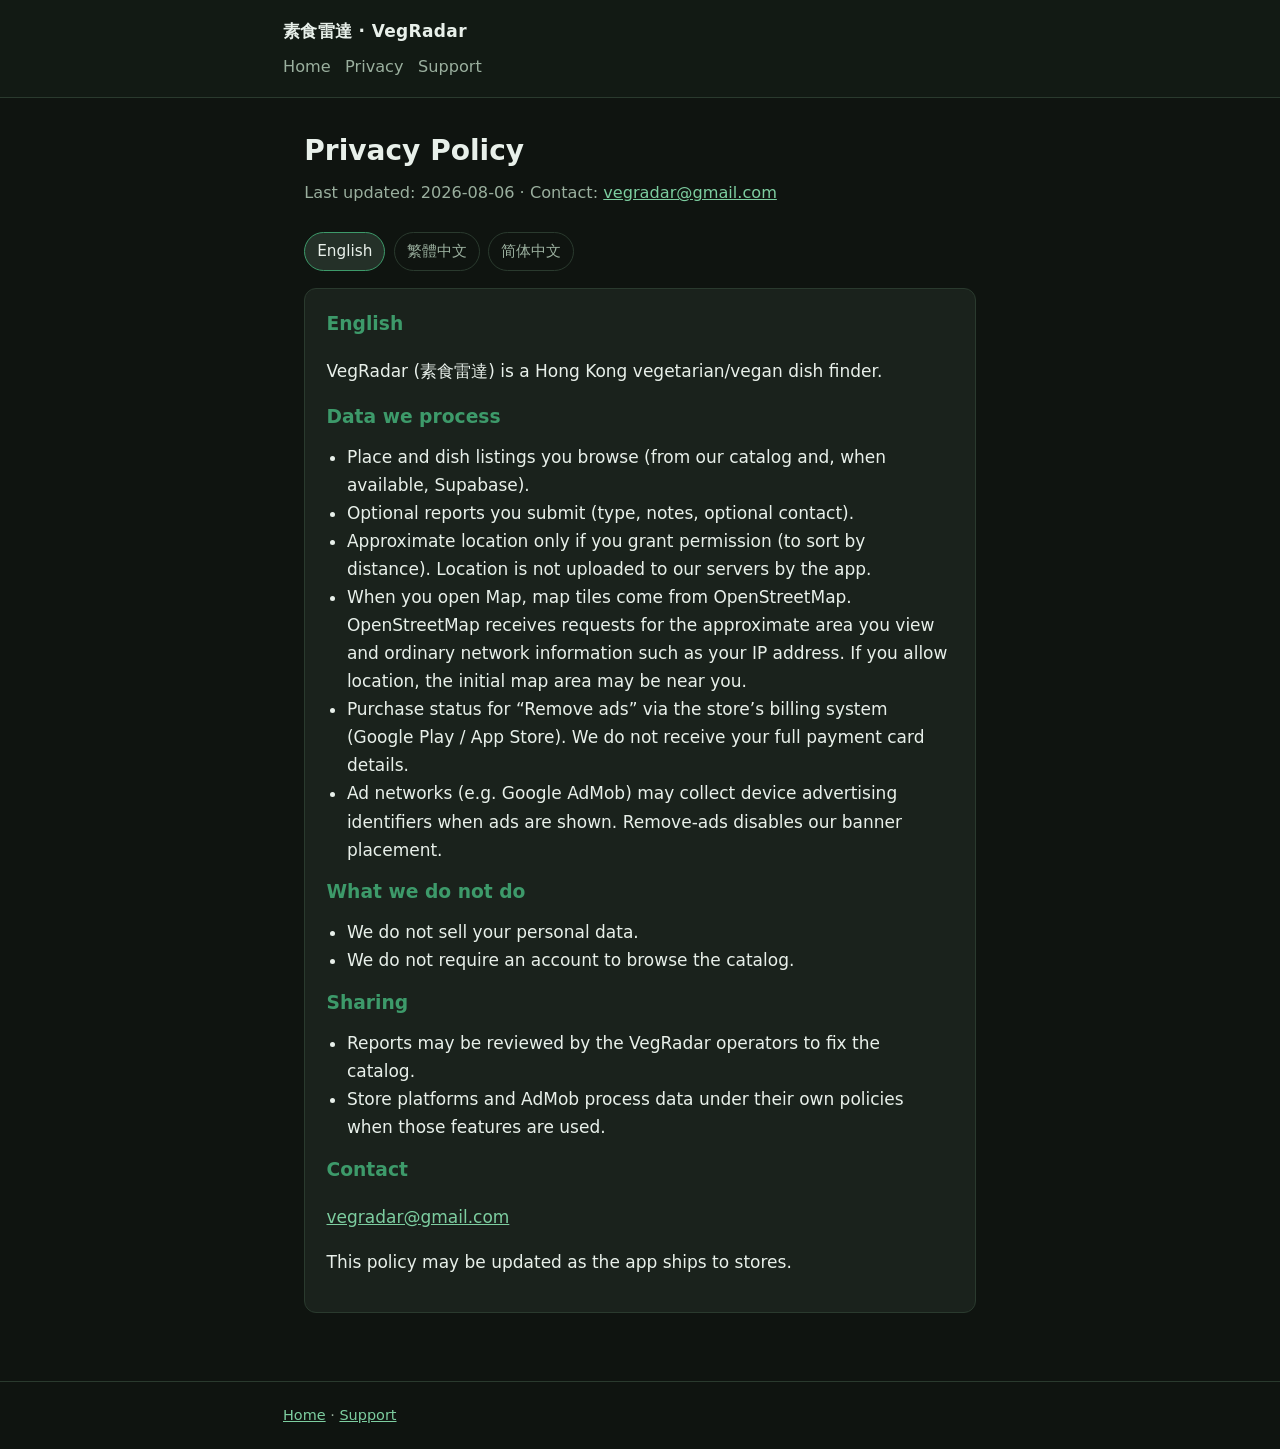
==== privacy/index.html @ 94804eac "Initial VegRadar store site: privacy, support, home App Store Connect URLs: - https://vegradar.githu" ====
<!DOCTYPE html>
<html lang="en">
<head>
  <meta charset="utf-8" />
  <meta name="viewport" content="width=device-width, initial-scale=1" />
  <title>Privacy Policy · VegRadar</title>
  <meta name="description" content="Privacy Policy for VegRadar / 素食雷達" />
  <link rel="stylesheet" href="../styles.css" />
</head>
<body>
  <header>
    <div class="inner">
      <a class="brand" href="/">素食雷達 · VegRadar</a>
      <nav>
        <a href="/">Home</a>
        <a href="/privacy/">Privacy</a>
        <a href="/support/">Support</a>
      </nav>
    </div>
  </header>
  <main>
    <h1>Privacy Policy</h1>
    <p class="sub">Last updated: 2026-08-06 · Contact: <a href="mailto:vegradar@gmail.com">vegradar@gmail.com</a></p>
    <div class="lang-tabs" role="tablist">
      <a href="#en" class="active" data-lang="en">English</a>
      <a href="#zh-hant" data-lang="zh-hant">繁體中文</a>
      <a href="#zh-hans" data-lang="zh-hans">简体中文</a>
    </div>

    <div id="en" class="lang-block active card">
      <h2>English</h2>
      <p>VegRadar (素食雷達) is a Hong Kong vegetarian/vegan dish finder.</p>
      <h2>Data we process</h2>
      <ul>
        <li>Place and dish listings you browse (from our catalog and, when available, Supabase).</li>
        <li>Optional reports you submit (type, notes, optional contact).</li>
        <li>Approximate location only if you grant permission (to sort by distance). Location is not uploaded to our servers by the app.</li>
        <li>When you open Map, map tiles come from OpenStreetMap. OpenStreetMap receives requests for the approximate area you view and ordinary network information such as your IP address. If you allow location, the initial map area may be near you.</li>
        <li>Purchase status for “Remove ads” via the store’s billing system (Google Play / App Store). We do not receive your full payment card details.</li>
        <li>Ad networks (e.g. Google AdMob) may collect device advertising identifiers when ads are shown. Remove-ads disables our banner placement.</li>
      </ul>
      <h2>What we do not do</h2>
      <ul>
        <li>We do not sell your personal data.</li>
        <li>We do not require an account to browse the catalog.</li>
      </ul>
      <h2>Sharing</h2>
      <ul>
        <li>Reports may be reviewed by the VegRadar operators to fix the catalog.</li>
        <li>Store platforms and AdMob process data under their own policies when those features are used.</li>
      </ul>
      <h2>Contact</h2>
      <p><a href="mailto:vegradar@gmail.com">vegradar@gmail.com</a></p>
      <p>This policy may be updated as the app ships to stores.</p>
    </div>

    <div id="zh-hant" class="lang-block card">
      <h2>繁體中文</h2>
      <p>素食雷達（VegRadar）係香港素食／純素菜式搜尋 App。</p>
      <h2>我哋處理嘅資料</h2>
      <ul>
        <li>你瀏覽嘅餐廳同菜式資料（本機目錄；有網絡時可經 Supabase）。</li>
        <li>你自願提交嘅回報（類型、備註、可選聯絡方法）。</li>
        <li>只有你批准定位權限先會用大致位置排序距離；App 唔會將定位上傳我哋伺服器。</li>
        <li>你開啟地圖時，地圖圖磚由 OpenStreetMap 提供。OpenStreetMap 會收到你所查看大致區域嘅地圖請求同一般網絡資料（例如 IP 位址）。如果你批准定位，初始地圖區域可能靠近你嘅位置。</li>
        <li>「移除廣告」經 Google Play／App Store 處理；我哋收唔到完整付款卡資料。</li>
        <li>顯示廣告時，廣告網絡（如 Google AdMob）可能收集裝置廣告識別碼。購買去廣告後我哋唔會再放橫幅廣告。</li>
      </ul>
      <h2>我哋唔會</h2>
      <ul>
        <li>出售你嘅個人資料。</li>
        <li>要求開帳戶先至可以睇目錄。</li>
      </ul>
      <h2>分享</h2>
      <ul>
        <li>回報會由營運者查看以修正資料。</li>
        <li>應用商店同 AdMob 有各自私隱政策。</li>
      </ul>
      <h2>聯絡</h2>
      <p><a href="mailto:vegradar@gmail.com">vegradar@gmail.com</a></p>
      <p>上架後或會更新本政策。</p>
    </div>

    <div id="zh-hans" class="lang-block card">
      <h2>简体中文</h2>
      <p>素食雷达（VegRadar）是香港素食／纯素菜式搜索 App。</p>
      <h2>我们处理的数据</h2>
      <ul>
        <li>你浏览的餐厅与菜式（本地目录；有网络时可能经 Supabase）。</li>
        <li>你自愿提交的反馈（类型、备注、可选联系方式）。</li>
        <li>仅在你授权定位后用于大致距离排序；App 不会把定位上传到我们的服务器。</li>
        <li>你打开地图时，地图图块由 OpenStreetMap 提供。OpenStreetMap 会收到所查看大致区域的地图请求及一般网络信息（如 IP 地址）。若你允许定位，初始地图区域可能靠近你的位置。</li>
        <li>「移除广告」由 Google Play／App Store 处理；我们不会收到完整支付卡信息。</li>
        <li>展示广告时，广告网络（如 Google AdMob）可能收集设备广告标识。购买去广告后我们不再展示横幅广告。</li>
      </ul>
      <h2>我们不会</h2>
      <ul>
        <li>出售你的个人数据。</li>
        <li>要求注册账户才能浏览目录。</li>
      </ul>
      <h2>共享</h2>
      <ul>
        <li>反馈由运营者查看以修正资料。</li>
        <li>应用商店与 AdMob 各有隐私政策。</li>
      </ul>
      <h2>联系</h2>
      <p><a href="mailto:vegradar@gmail.com">vegradar@gmail.com</a></p>
      <p>上架后可能会更新本政策。</p>
    </div>
  </main>
  <footer>
    <div class="inner"><a href="/">Home</a> · <a href="/support/">Support</a></div>
  </footer>
  <script>
    (function () {
      var tabs = document.querySelectorAll('.lang-tabs a');
      var blocks = document.querySelectorAll('.lang-block');
      function show(id) {
        blocks.forEach(function (b) { b.classList.toggle('active', b.id === id); });
        tabs.forEach(function (t) { t.classList.toggle('active', t.getAttribute('data-lang') === id); });
        if (history.replaceState) history.replaceState(null, '', '#' + id);
      }
      tabs.forEach(function (t) {
        t.addEventListener('click', function (e) {
          e.preventDefault();
          show(t.getAttribute('data-lang'));
        });
      });
      var hash = (location.hash || '#en').replace('#', '');
      if (!document.getElementById(hash)) hash = 'en';
      show(hash);
    })();
  </script>
</body>
</html>
---- styles.css ----
:root {
  --bg: #0f1410;
  --card: #1a221c;
  --text: #e8f0ea;
  --muted: #9aaf9e;
  --accent: #3d9a6a;
  --link: #7dcea0;
  --border: #2a3a2e;
  --max: 42rem;
}
* { box-sizing: border-box; }
html { font-size: 17px; }
body {
  margin: 0;
  font-family: system-ui, -apple-system, "Segoe UI", Roboto, "Noto Sans TC",
    "PingFang TC", "Microsoft JhengHei", sans-serif;
  background: var(--bg);
  color: var(--text);
  line-height: 1.65;
}
a { color: var(--link); }
header {
  border-bottom: 1px solid var(--border);
  padding: 1rem 1.25rem;
  background: #121a14;
}
header .inner, main, footer .inner {
  max-width: var(--max);
  margin: 0 auto;
}
header a.brand {
  color: var(--text);
  text-decoration: none;
  font-weight: 700;
  letter-spacing: 0.02em;
}
header nav { margin-top: 0.5rem; display: flex; flex-wrap: wrap; gap: 0.85rem; }
header nav a { text-decoration: none; color: var(--muted); font-size: 0.95rem; }
header nav a:hover { color: var(--link); }
main { padding: 1.75rem 1.25rem 3rem; }
h1 { font-size: 1.65rem; margin: 0 0 0.35rem; font-weight: 700; }
.sub { color: var(--muted); margin: 0 0 1.5rem; font-size: 0.95rem; }
.card {
  background: var(--card);
  border: 1px solid var(--border);
  border-radius: 12px;
  padding: 1.15rem 1.25rem;
  margin-bottom: 1rem;
}
h2 { font-size: 1.1rem; margin: 0 0 0.6rem; color: var(--accent); }
ul { padding-left: 1.2rem; margin: 0.4rem 0 0.8rem; }
.lang-tabs { display: flex; gap: 0.5rem; flex-wrap: wrap; margin-bottom: 1rem; }
.lang-tabs a {
  text-decoration: none;
  padding: 0.35rem 0.7rem;
  border-radius: 999px;
  border: 1px solid var(--border);
  color: var(--muted);
  font-size: 0.9rem;
}
.lang-tabs a.active, .lang-tabs a:hover {
  border-color: var(--accent);
  color: var(--text);
  background: #243028;
}
.lang-block { display: none; }
.lang-block.active { display: block; }
.cta {
  display: inline-block;
  margin-top: 0.5rem;
  padding: 0.55rem 1rem;
  background: var(--accent);
  color: #04140c !important;
  text-decoration: none;
  border-radius: 8px;
  font-weight: 600;
}
footer {
  border-top: 1px solid var(--border);
  padding: 1.25rem;
  color: var(--muted);
  font-size: 0.85rem;
}
.mono { font-family: ui-monospace, SFMono-Regular, Menlo, Consolas, monospace; font-size: 0.9rem; }
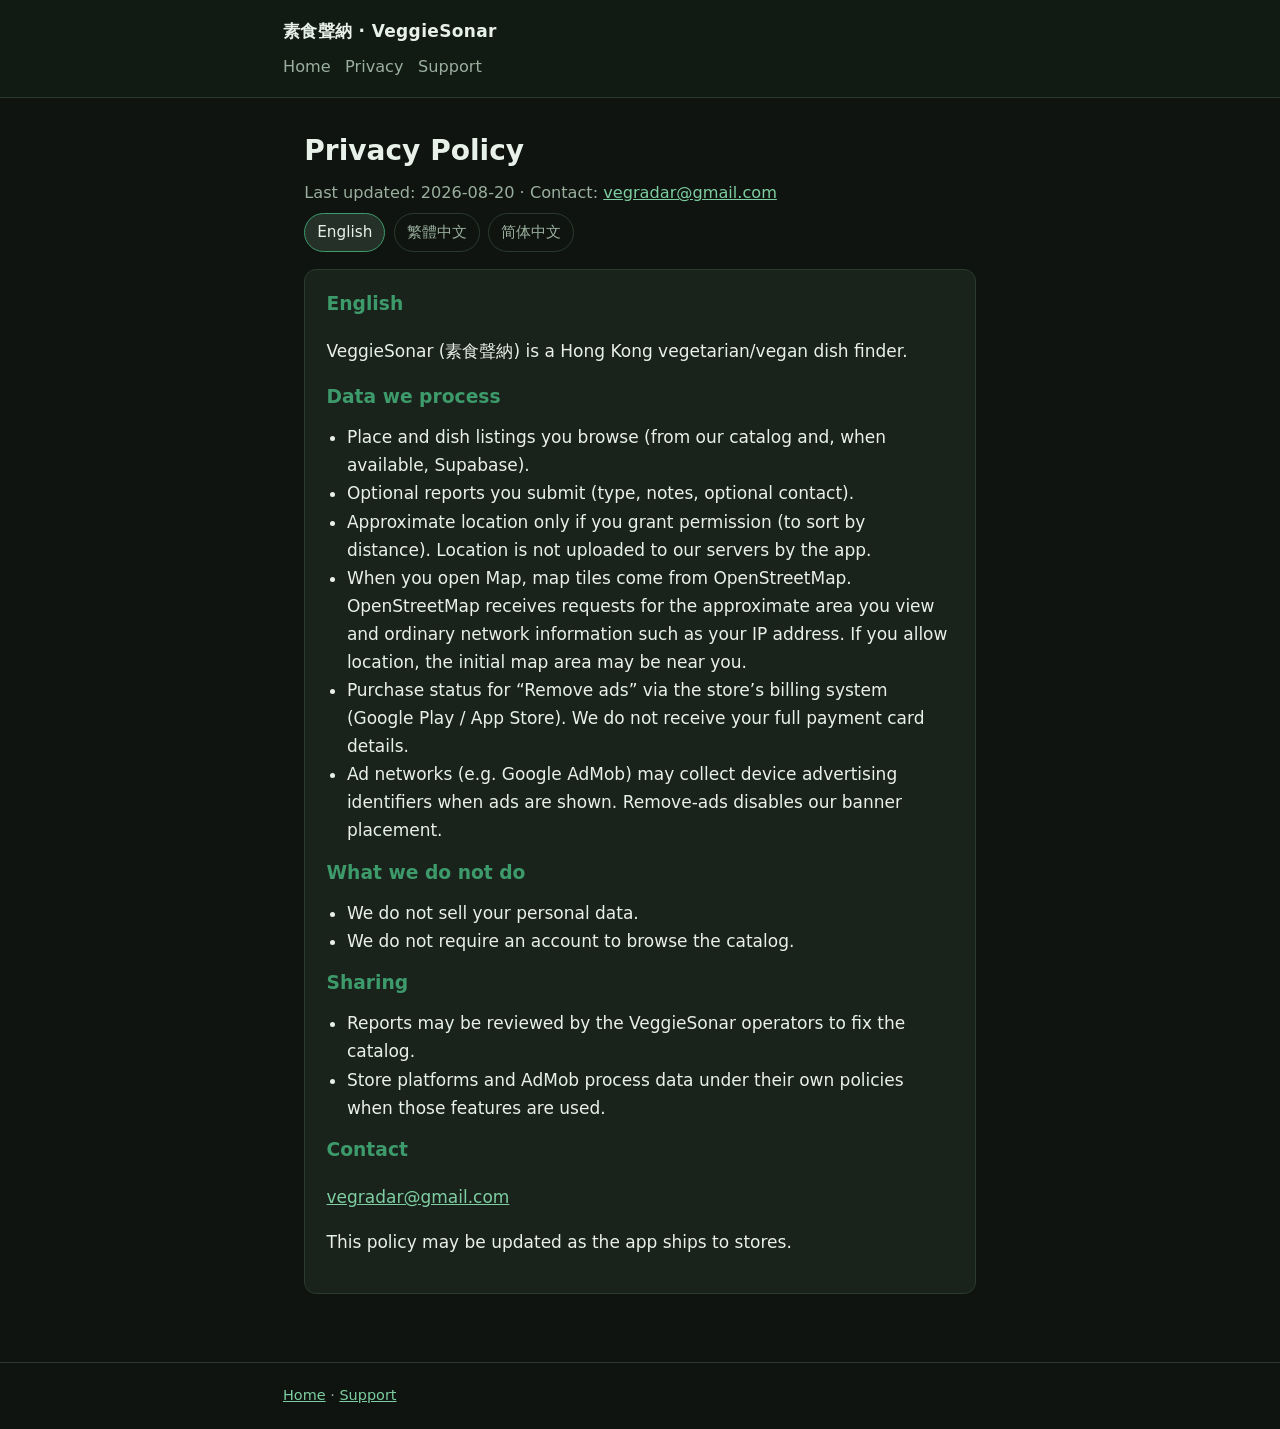
==== commit d6110ca1: "Rename public site to VeggieSonar / 素食聲納" ====
--- a/privacy/index.html
+++ b/privacy/index.html
@@ -1,135 +1,135 @@
-<!DOCTYPE html>
-<html lang="en">
-<head>
-  <meta charset="utf-8" />
-  <meta name="viewport" content="width=device-width, initial-scale=1" />
-  <title>Privacy Policy · VegRadar</title>
-  <meta name="description" content="Privacy Policy for VegRadar / 素食雷達" />
-  <link rel="stylesheet" href="../styles.css" />
-</head>
-<body>
-  <header>
-    <div class="inner">
-      <a class="brand" href="/">素食雷達 · VegRadar</a>
-      <nav>
-        <a href="/">Home</a>
-        <a href="/privacy/">Privacy</a>
-        <a href="/support/">Support</a>
-      </nav>
-    </div>
-  </header>
-  <main>
-    <h1>Privacy Policy</h1>
-    <p class="sub">Last updated: 2026-08-06 · Contact: <a href="mailto:vegradar@gmail.com">vegradar@gmail.com</a></p>
-    <div class="lang-tabs" role="tablist">
-      <a href="#en" class="active" data-lang="en">English</a>
-      <a href="#zh-hant" data-lang="zh-hant">繁體中文</a>
-      <a href="#zh-hans" data-lang="zh-hans">简体中文</a>
-    </div>
-
-    <div id="en" class="lang-block active card">
-      <h2>English</h2>
-      <p>VegRadar (素食雷達) is a Hong Kong vegetarian/vegan dish finder.</p>
-      <h2>Data we process</h2>
-      <ul>
-        <li>Place and dish listings you browse (from our catalog and, when available, Supabase).</li>
-        <li>Optional reports you submit (type, notes, optional contact).</li>
-        <li>Approximate location only if you grant permission (to sort by distance). Location is not uploaded to our servers by the app.</li>
-        <li>When you open Map, map tiles come from OpenStreetMap. OpenStreetMap receives requests for the approximate area you view and ordinary network information such as your IP address. If you allow location, the initial map area may be near you.</li>
-        <li>Purchase status for “Remove ads” via the store’s billing system (Google Play / App Store). We do not receive your full payment card details.</li>
-        <li>Ad networks (e.g. Google AdMob) may collect device advertising identifiers when ads are shown. Remove-ads disables our banner placement.</li>
-      </ul>
-      <h2>What we do not do</h2>
-      <ul>
-        <li>We do not sell your personal data.</li>
-        <li>We do not require an account to browse the catalog.</li>
-      </ul>
-      <h2>Sharing</h2>
-      <ul>
-        <li>Reports may be reviewed by the VegRadar operators to fix the catalog.</li>
-        <li>Store platforms and AdMob process data under their own policies when those features are used.</li>
-      </ul>
-      <h2>Contact</h2>
-      <p><a href="mailto:vegradar@gmail.com">vegradar@gmail.com</a></p>
-      <p>This policy may be updated as the app ships to stores.</p>
-    </div>
-
-    <div id="zh-hant" class="lang-block card">
-      <h2>繁體中文</h2>
-      <p>素食雷達（VegRadar）係香港素食／純素菜式搜尋 App。</p>
-      <h2>我哋處理嘅資料</h2>
-      <ul>
-        <li>你瀏覽嘅餐廳同菜式資料（本機目錄；有網絡時可經 Supabase）。</li>
-        <li>你自願提交嘅回報（類型、備註、可選聯絡方法）。</li>
-        <li>只有你批准定位權限先會用大致位置排序距離；App 唔會將定位上傳我哋伺服器。</li>
-        <li>你開啟地圖時，地圖圖磚由 OpenStreetMap 提供。OpenStreetMap 會收到你所查看大致區域嘅地圖請求同一般網絡資料（例如 IP 位址）。如果你批准定位，初始地圖區域可能靠近你嘅位置。</li>
-        <li>「移除廣告」經 Google Play／App Store 處理；我哋收唔到完整付款卡資料。</li>
-        <li>顯示廣告時，廣告網絡（如 Google AdMob）可能收集裝置廣告識別碼。購買去廣告後我哋唔會再放橫幅廣告。</li>
-      </ul>
-      <h2>我哋唔會</h2>
-      <ul>
-        <li>出售你嘅個人資料。</li>
-        <li>要求開帳戶先至可以睇目錄。</li>
-      </ul>
-      <h2>分享</h2>
-      <ul>
-        <li>回報會由營運者查看以修正資料。</li>
-        <li>應用商店同 AdMob 有各自私隱政策。</li>
-      </ul>
-      <h2>聯絡</h2>
-      <p><a href="mailto:vegradar@gmail.com">vegradar@gmail.com</a></p>
-      <p>上架後或會更新本政策。</p>
-    </div>
-
-    <div id="zh-hans" class="lang-block card">
-      <h2>简体中文</h2>
-      <p>素食雷达（VegRadar）是香港素食／纯素菜式搜索 App。</p>
-      <h2>我们处理的数据</h2>
-      <ul>
-        <li>你浏览的餐厅与菜式（本地目录；有网络时可能经 Supabase）。</li>
-        <li>你自愿提交的反馈（类型、备注、可选联系方式）。</li>
-        <li>仅在你授权定位后用于大致距离排序；App 不会把定位上传到我们的服务器。</li>
-        <li>你打开地图时，地图图块由 OpenStreetMap 提供。OpenStreetMap 会收到所查看大致区域的地图请求及一般网络信息（如 IP 地址）。若你允许定位，初始地图区域可能靠近你的位置。</li>
-        <li>「移除广告」由 Google Play／App Store 处理；我们不会收到完整支付卡信息。</li>
-        <li>展示广告时，广告网络（如 Google AdMob）可能收集设备广告标识。购买去广告后我们不再展示横幅广告。</li>
-      </ul>
-      <h2>我们不会</h2>
-      <ul>
-        <li>出售你的个人数据。</li>
-        <li>要求注册账户才能浏览目录。</li>
-      </ul>
-      <h2>共享</h2>
-      <ul>
-        <li>反馈由运营者查看以修正资料。</li>
-        <li>应用商店与 AdMob 各有隐私政策。</li>
-      </ul>
-      <h2>联系</h2>
-      <p><a href="mailto:vegradar@gmail.com">vegradar@gmail.com</a></p>
-      <p>上架后可能会更新本政策。</p>
-    </div>
-  </main>
-  <footer>
-    <div class="inner"><a href="/">Home</a> · <a href="/support/">Support</a></div>
-  </footer>
-  <script>
-    (function () {
-      var tabs = document.querySelectorAll('.lang-tabs a');
-      var blocks = document.querySelectorAll('.lang-block');
-      function show(id) {
-        blocks.forEach(function (b) { b.classList.toggle('active', b.id === id); });
-        tabs.forEach(function (t) { t.classList.toggle('active', t.getAttribute('data-lang') === id); });
-        if (history.replaceState) history.replaceState(null, '', '#' + id);
-      }
-      tabs.forEach(function (t) {
-        t.addEventListener('click', function (e) {
-          e.preventDefault();
-          show(t.getAttribute('data-lang'));
-        });
-      });
-      var hash = (location.hash || '#en').replace('#', '');
-      if (!document.getElementById(hash)) hash = 'en';
-      show(hash);
-    })();
-  </script>
-</body>
-</html>
+<!DOCTYPE html>
+<html lang="en">
+<head>
+  <meta charset="utf-8" />
+  <meta name="viewport" content="width=device-width, initial-scale=1" />
+  <title>Privacy Policy · VeggieSonar</title>
+  <meta name="description" content="Privacy Policy for VeggieSonar / 素食聲納" />
+  <link rel="stylesheet" href="../styles.css" />
+</head>
+<body>
+  <header>
+    <div class="inner">
+      <a class="brand" href="/">素食聲納 · VeggieSonar</a>
+      <nav>
+        <a href="/">Home</a>
+        <a href="/privacy/">Privacy</a>
+        <a href="/support/">Support</a>
+      </nav>
+    </div>
+  </header>
+  <main>
+    <h1>Privacy Policy</h1>
+    <p class="sub">Last updated: 2026-08-20 · Contact: <a href="mailto:vegradar@gmail.com">vegradar@gmail.com</a></p>
+    <div class="lang-tabs" role="tablist">
+      <a href="#en" class="active" data-lang="en">English</a>
+      <a href="#zh-hant" data-lang="zh-hant">繁體中文</a>
+      <a href="#zh-hans" data-lang="zh-hans">简体中文</a>
+    </div>
+
+    <div id="en" class="lang-block active card">
+      <h2>English</h2>
+      <p>VeggieSonar (素食聲納) is a Hong Kong vegetarian/vegan dish finder.</p>
+      <h2>Data we process</h2>
+      <ul>
+        <li>Place and dish listings you browse (from our catalog and, when available, Supabase).</li>
+        <li>Optional reports you submit (type, notes, optional contact).</li>
+        <li>Approximate location only if you grant permission (to sort by distance). Location is not uploaded to our servers by the app.</li>
+        <li>When you open Map, map tiles come from OpenStreetMap. OpenStreetMap receives requests for the approximate area you view and ordinary network information such as your IP address. If you allow location, the initial map area may be near you.</li>
+        <li>Purchase status for “Remove ads” via the store’s billing system (Google Play / App Store). We do not receive your full payment card details.</li>
+        <li>Ad networks (e.g. Google AdMob) may collect device advertising identifiers when ads are shown. Remove-ads disables our banner placement.</li>
+      </ul>
+      <h2>What we do not do</h2>
+      <ul>
+        <li>We do not sell your personal data.</li>
+        <li>We do not require an account to browse the catalog.</li>
+      </ul>
+      <h2>Sharing</h2>
+      <ul>
+        <li>Reports may be reviewed by the VeggieSonar operators to fix the catalog.</li>
+        <li>Store platforms and AdMob process data under their own policies when those features are used.</li>
+      </ul>
+      <h2>Contact</h2>
+      <p><a href="mailto:vegradar@gmail.com">vegradar@gmail.com</a></p>
+      <p>This policy may be updated as the app ships to stores.</p>
+    </div>
+
+    <div id="zh-hant" class="lang-block card">
+      <h2>繁體中文</h2>
+      <p>素食聲納（VeggieSonar）係香港素食／純素菜式搜尋 App。</p>
+      <h2>我哋處理嘅資料</h2>
+      <ul>
+        <li>你瀏覽嘅餐廳同菜式資料（本機目錄；有網絡時可經 Supabase）。</li>
+        <li>你自願提交嘅回報（類型、備註、可選聯絡方法）。</li>
+        <li>只有你批准定位權限先會用大致位置排序距離；App 唔會將定位上傳我哋伺服器。</li>
+        <li>你開啟地圖時，地圖圖磚由 OpenStreetMap 提供。OpenStreetMap 會收到你所查看大致區域嘅地圖請求同一般網絡資料（例如 IP 位址）。如果你批准定位，初始地圖區域可能靠近你嘅位置。</li>
+        <li>「移除廣告」經 Google Play／App Store 處理；我哋收唔到完整付款卡資料。</li>
+        <li>顯示廣告時，廣告網絡（如 Google AdMob）可能收集裝置廣告識別碼。購買去廣告後我哋唔會再放橫幅廣告。</li>
+      </ul>
+      <h2>我哋唔會</h2>
+      <ul>
+        <li>出售你嘅個人資料。</li>
+        <li>要求開帳戶先至可以睇目錄。</li>
+      </ul>
+      <h2>分享</h2>
+      <ul>
+        <li>回報會由營運者查看以修正資料。</li>
+        <li>應用商店同 AdMob 有各自私隱政策。</li>
+      </ul>
+      <h2>聯絡</h2>
+      <p><a href="mailto:vegradar@gmail.com">vegradar@gmail.com</a></p>
+      <p>上架後或會更新本政策。</p>
+    </div>
+
+    <div id="zh-hans" class="lang-block card">
+      <h2>简体中文</h2>
+      <p>素食声吶（VeggieSonar）是香港素食／纯素菜式搜索 App。</p>
+      <h2>我们处理的数据</h2>
+      <ul>
+        <li>你浏览的餐厅与菜式（本地目录；有网络时可能经 Supabase）。</li>
+        <li>你自愿提交的反馈（类型、备注、可选联系方式）。</li>
+        <li>仅在你授权定位后用于大致距离排序；App 不会把定位上传到我们的服务器。</li>
+        <li>你打开地图时，地图图块由 OpenStreetMap 提供。OpenStreetMap 会收到所查看大致区域的地图请求及一般网络信息（如 IP 地址）。若你允许定位，初始地图区域可能靠近你的位置。</li>
+        <li>「移除广告」由 Google Play／App Store 处理；我们不会收到完整支付卡信息。</li>
+        <li>展示广告时，广告网络（如 Google AdMob）可能收集设备广告标识。购买去广告后我们不再展示横幅广告。</li>
+      </ul>
+      <h2>我们不会</h2>
+      <ul>
+        <li>出售你的个人数据。</li>
+        <li>要求注册账户才能浏览目录。</li>
+      </ul>
+      <h2>共享</h2>
+      <ul>
+        <li>反馈由运营者查看以修正资料。</li>
+        <li>应用商店与 AdMob 各有隐私政策。</li>
+      </ul>
+      <h2>联系</h2>
+      <p><a href="mailto:vegradar@gmail.com">vegradar@gmail.com</a></p>
+      <p>上架后可能会更新本政策。</p>
+    </div>
+  </main>
+  <footer>
+    <div class="inner"><a href="/">Home</a> · <a href="/support/">Support</a></div>
+  </footer>
+  <script>
+    (function () {
+      var tabs = document.querySelectorAll('.lang-tabs a');
+      var blocks = document.querySelectorAll('.lang-block');
+      function show(id) {
+        blocks.forEach(function (b) { b.classList.toggle('active', b.id === id); });
+        tabs.forEach(function (t) { t.classList.toggle('active', t.getAttribute('data-lang') === id); });
+        if (history.replaceState) history.replaceState(null, '', '#' + id);
+      }
+      tabs.forEach(function (t) {
+        t.addEventListener('click', function (e) {
+          e.preventDefault();
+          show(t.getAttribute('data-lang'));
+        });
+      });
+      var hash = (location.hash || '#en').replace('#', '');
+      if (!document.getElementById(hash)) hash = 'en';
+      show(hash);
+    })();
+  </script>
+</body>
+</html>
--- a/styles.css
+++ b/styles.css
@@ -1,84 +1,108 @@
-:root {
-  --bg: #0f1410;
-  --card: #1a221c;
-  --text: #e8f0ea;
-  --muted: #9aaf9e;
-  --accent: #3d9a6a;
-  --link: #7dcea0;
-  --border: #2a3a2e;
-  --max: 42rem;
-}
-* { box-sizing: border-box; }
-html { font-size: 17px; }
-body {
-  margin: 0;
-  font-family: system-ui, -apple-system, "Segoe UI", Roboto, "Noto Sans TC",
-    "PingFang TC", "Microsoft JhengHei", sans-serif;
-  background: var(--bg);
-  color: var(--text);
-  line-height: 1.65;
-}
-a { color: var(--link); }
-header {
-  border-bottom: 1px solid var(--border);
-  padding: 1rem 1.25rem;
-  background: #121a14;
-}
-header .inner, main, footer .inner {
-  max-width: var(--max);
-  margin: 0 auto;
-}
-header a.brand {
-  color: var(--text);
-  text-decoration: none;
-  font-weight: 700;
-  letter-spacing: 0.02em;
-}
-header nav { margin-top: 0.5rem; display: flex; flex-wrap: wrap; gap: 0.85rem; }
-header nav a { text-decoration: none; color: var(--muted); font-size: 0.95rem; }
-header nav a:hover { color: var(--link); }
-main { padding: 1.75rem 1.25rem 3rem; }
-h1 { font-size: 1.65rem; margin: 0 0 0.35rem; font-weight: 700; }
-.sub { color: var(--muted); margin: 0 0 1.5rem; font-size: 0.95rem; }
-.card {
-  background: var(--card);
-  border: 1px solid var(--border);
-  border-radius: 12px;
-  padding: 1.15rem 1.25rem;
-  margin-bottom: 1rem;
-}
-h2 { font-size: 1.1rem; margin: 0 0 0.6rem; color: var(--accent); }
-ul { padding-left: 1.2rem; margin: 0.4rem 0 0.8rem; }
-.lang-tabs { display: flex; gap: 0.5rem; flex-wrap: wrap; margin-bottom: 1rem; }
-.lang-tabs a {
-  text-decoration: none;
-  padding: 0.35rem 0.7rem;
-  border-radius: 999px;
-  border: 1px solid var(--border);
-  color: var(--muted);
-  font-size: 0.9rem;
-}
-.lang-tabs a.active, .lang-tabs a:hover {
-  border-color: var(--accent);
-  color: var(--text);
-  background: #243028;
-}
-.lang-block { display: none; }
-.lang-block.active { display: block; }
-.cta {
-  display: inline-block;
-  margin-top: 0.5rem;
-  padding: 0.55rem 1rem;
-  background: var(--accent);
-  color: #04140c !important;
-  text-decoration: none;
-  border-radius: 8px;
-  font-weight: 600;
-}
-footer {
-  border-top: 1px solid var(--border);
-  padding: 1.25rem;
-  color: var(--muted);
-  font-size: 0.85rem;
-}
-.mono { font-family: ui-monospace, SFMono-Regular, Menlo, Consolas, monospace; font-size: 0.9rem; }
+:root {
+  --bg: #0f1410;
+  --card: #1a221c;
+  --text: #e8f0ea;
+  --muted: #9aaf9e;
+  --accent: #3d9a6a;
+  --link: #7dcea0;
+  --border: #2a3a2e;
+  --max: 42rem;
+}
+* { box-sizing: border-box; }
+html { font-size: 17px; }
+body {
+  margin: 0;
+  font-family: system-ui, -apple-system, "Segoe UI", Roboto, "Noto Sans TC",
+    "PingFang TC", "Microsoft JhengHei", sans-serif;
+  background: var(--bg);
+  color: var(--text);
+  line-height: 1.65;
+}
+a { color: var(--link); }
+header {
+  border-bottom: 1px solid var(--border);
+  padding: 1rem 1.25rem;
+  background: #121a14;
+}
+header .inner, main, footer .inner {
+  max-width: var(--max);
+  margin: 0 auto;
+}
+header a.brand {
+  color: var(--text);
+  text-decoration: none;
+  font-weight: 700;
+  letter-spacing: 0.02em;
+}
+header nav { margin-top: 0.5rem; display: flex; flex-wrap: wrap; gap: 0.85rem; }
+header nav a { text-decoration: none; color: var(--muted); font-size: 0.95rem; }
+header nav a:hover { color: var(--link); }
+main { padding: 1.75rem 1.25rem 3rem; }
+h1 { font-size: 1.65rem; margin: 0 0 0.35rem; font-weight: 700; }
+.sub { color: var(--muted); margin: 0 0 0.35rem; font-size: 0.95rem; }
+.sub.tight { margin-bottom: 1.35rem; }
+.promo {
+  display: flex;
+  flex-direction: column;
+  align-items: center;
+  gap: 0.9rem;
+  margin: 0 0 1.5rem;
+}
+.promo-video {
+  width: min(100%, 280px);
+  border-radius: 18px;
+  background: #050805;
+  display: block;
+}
+a.store {
+  display: inline-block;
+  padding: 0.55rem 1.05rem;
+  border-radius: 999px;
+  background: #fff;
+  color: #111 !important;
+  text-decoration: none;
+  font-weight: 650;
+  font-size: 0.95rem;
+}
+.card {
+  background: var(--card);
+  border: 1px solid var(--border);
+  border-radius: 12px;
+  padding: 1.15rem 1.25rem;
+  margin-bottom: 1rem;
+}
+h2 { font-size: 1.1rem; margin: 0 0 0.6rem; color: var(--accent); }
+ul { padding-left: 1.2rem; margin: 0.4rem 0 0.8rem; }
+.lang-tabs { display: flex; gap: 0.5rem; flex-wrap: wrap; margin-bottom: 1rem; }
+.lang-tabs a {
+  text-decoration: none;
+  padding: 0.35rem 0.7rem;
+  border-radius: 999px;
+  border: 1px solid var(--border);
+  color: var(--muted);
+  font-size: 0.9rem;
+}
+.lang-tabs a.active, .lang-tabs a:hover {
+  border-color: var(--accent);
+  color: var(--text);
+  background: #243028;
+}
+.lang-block { display: none; }
+.lang-block.active { display: block; }
+.cta {
+  display: inline-block;
+  margin-top: 0.5rem;
+  padding: 0.55rem 1rem;
+  background: var(--accent);
+  color: #04140c !important;
+  text-decoration: none;
+  border-radius: 8px;
+  font-weight: 600;
+}
+footer {
+  border-top: 1px solid var(--border);
+  padding: 1.25rem;
+  color: var(--muted);
+  font-size: 0.85rem;
+}
+.mono { font-family: ui-monospace, SFMono-Regular, Menlo, Consolas, monospace; font-size: 0.9rem; }
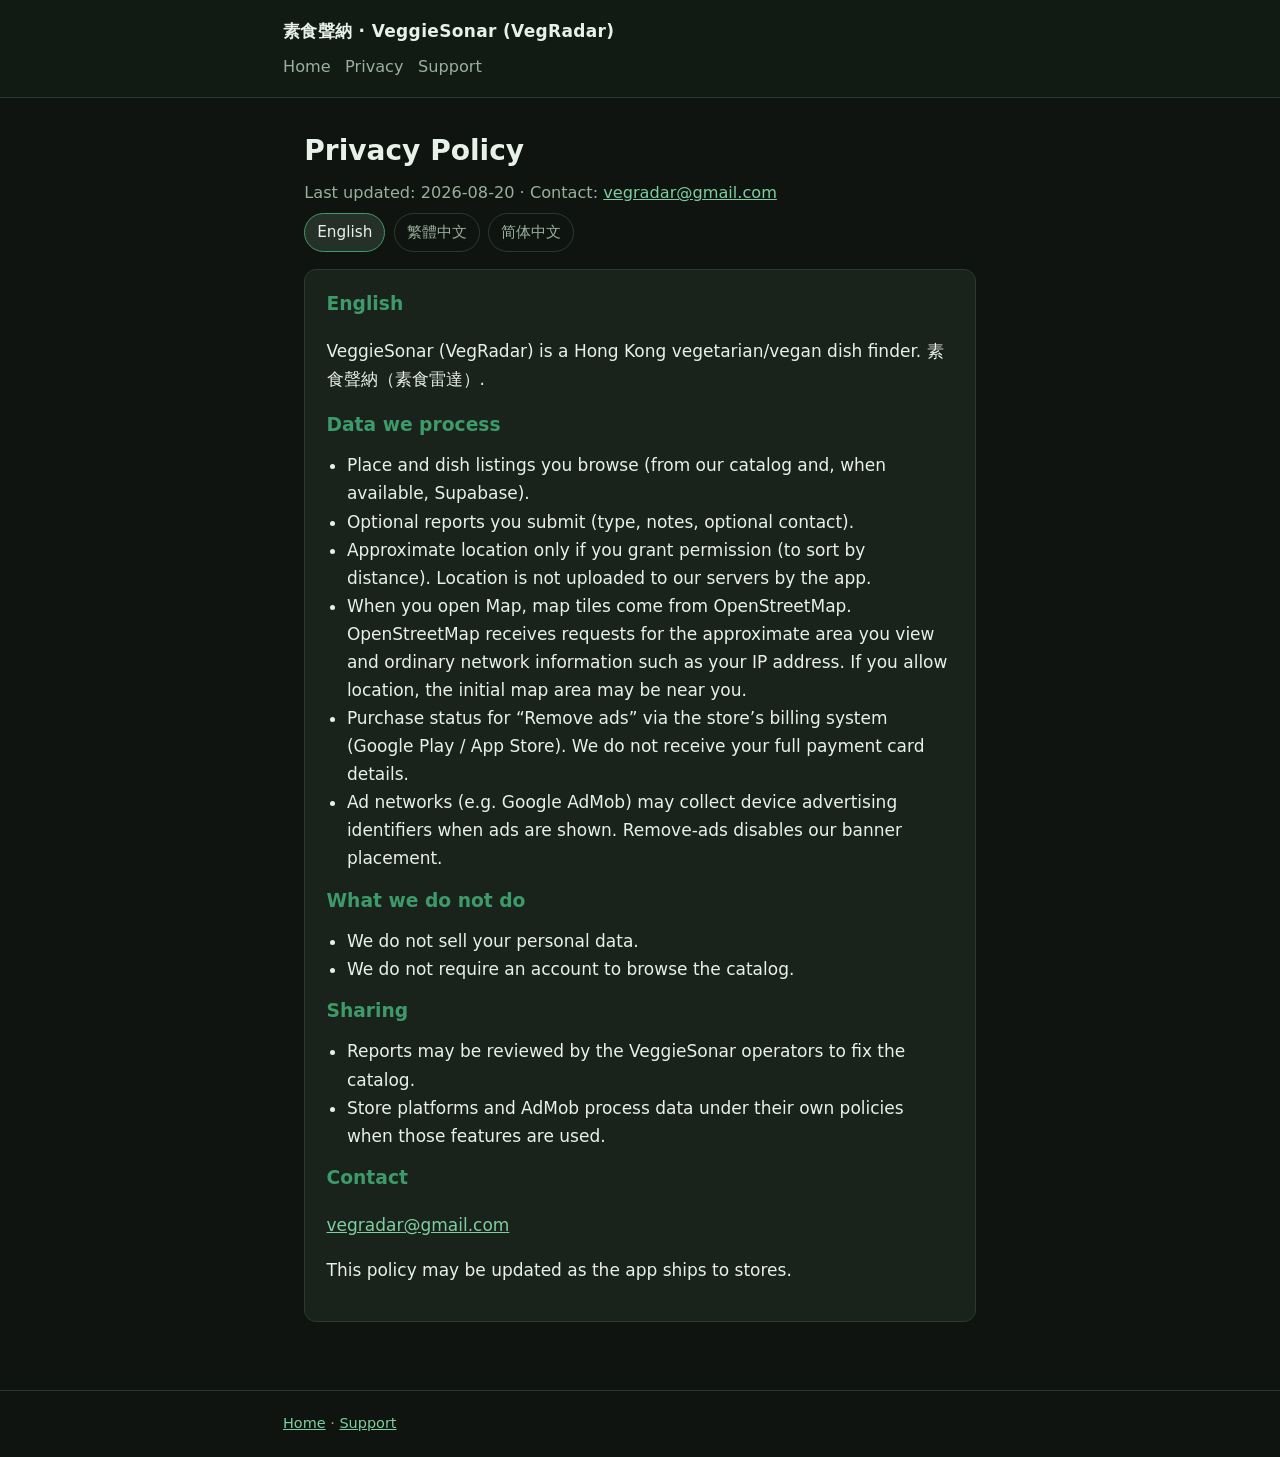
==== commit 9235e00b: "Clarify VeggieSonar (VegRadar) — same live App Store app" ====
--- a/privacy/index.html
+++ b/privacy/index.html
@@ -10,7 +10,7 @@
 <body>
   <header>
     <div class="inner">
-      <a class="brand" href="/">素食聲納 · VeggieSonar</a>
+      <a class="brand" href="/">素食聲納 · VeggieSonar (VegRadar)</a>
       <nav>
         <a href="/">Home</a>
         <a href="/privacy/">Privacy</a>
@@ -29,7 +29,7 @@
 
     <div id="en" class="lang-block active card">
       <h2>English</h2>
-      <p>VeggieSonar (素食聲納) is a Hong Kong vegetarian/vegan dish finder.</p>
+      <p>VeggieSonar (VegRadar) is a Hong Kong vegetarian/vegan dish finder. 素食聲納（素食雷達）.</p>
       <h2>Data we process</h2>
       <ul>
         <li>Place and dish listings you browse (from our catalog and, when available, Supabase).</li>
@@ -56,7 +56,7 @@
 
     <div id="zh-hant" class="lang-block card">
       <h2>繁體中文</h2>
-      <p>素食聲納（VeggieSonar）係香港素食／純素菜式搜尋 App。</p>
+      <p>素食聲納（VeggieSonar，App Store 暫時仍叫 VegRadar／素食雷達）係香港素食／純素菜式搜尋 App。</p>
       <h2>我哋處理嘅資料</h2>
       <ul>
         <li>你瀏覽嘅餐廳同菜式資料（本機目錄；有網絡時可經 Supabase）。</li>
@@ -83,7 +83,7 @@
 
     <div id="zh-hans" class="lang-block card">
       <h2>简体中文</h2>
-      <p>素食声吶（VeggieSonar）是香港素食／纯素菜式搜索 App。</p>
+      <p>素食声吶（VeggieSonar，App Store 暂仍显示 VegRadar／素食雷达）是香港素食／纯素菜式搜索 App。</p>
       <h2>我们处理的数据</h2>
       <ul>
         <li>你浏览的餐厅与菜式（本地目录；有网络时可能经 Supabase）。</li>
